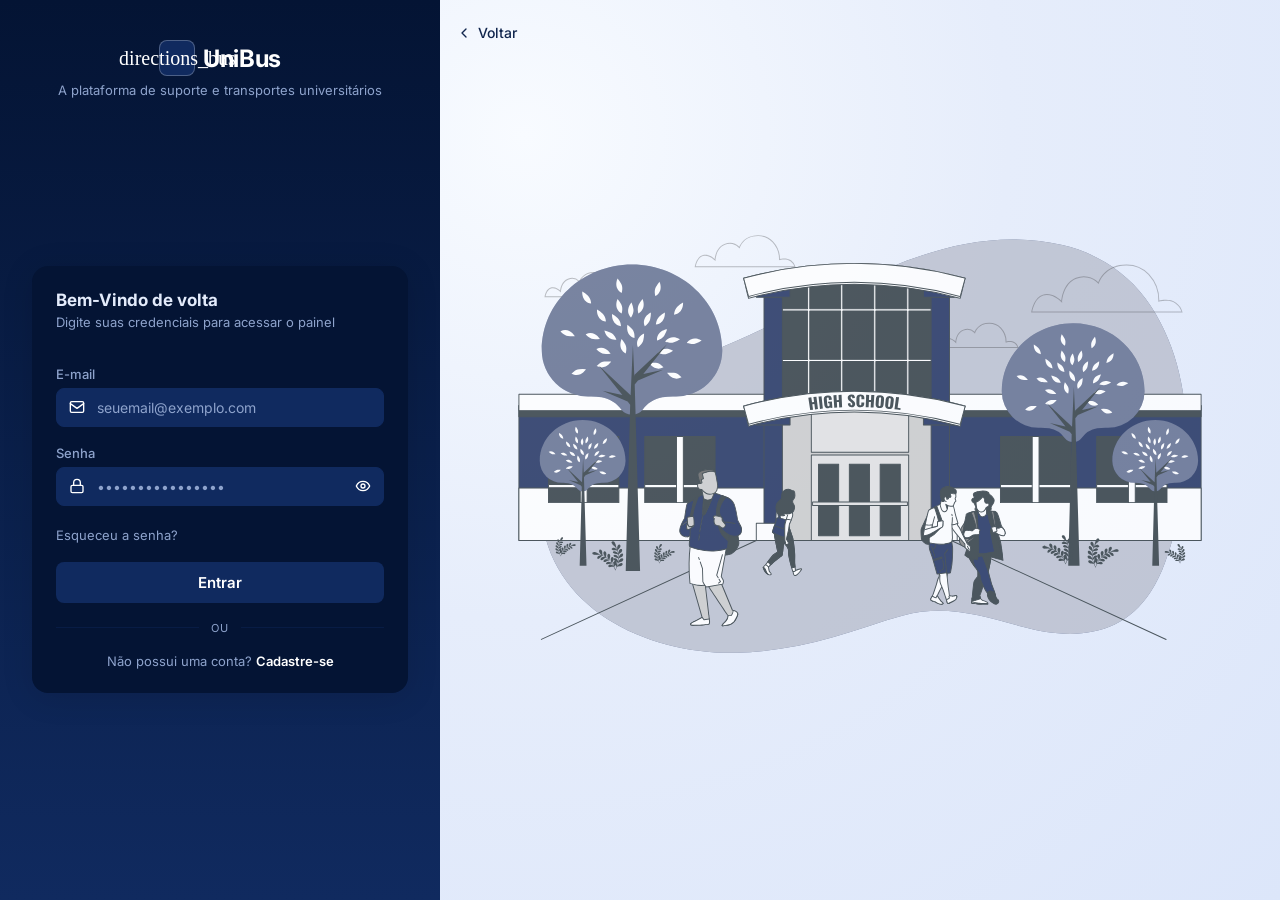
==== form/sign-in.html @ d0504e83 "Add sign-in/sign-up forms, styles, and illustration Introduce responsive authentication UI: add form" ====
<!DOCTYPE html>
<html lang="pt-BR">

<head>
    <meta charset="UTF-8" />
    <meta name="viewport" content="width=device-width, initial-scale=1.0" />
    <title>UniBus — Login</title>
    <link rel="stylesheet" href="../app/style/style.css">
    <link rel="stylesheet" href="../app/style/form.css">
</head>

<body>
    <div class="layout">
        <aside>
            <div class="brand">
                <div class="brand-row">
                    <div class="brand-icon">
                        <span class="material-symbols-outlined icon">directions_bus</span>
                    </div>
                    <span class="brand-name">UniBus</span>
                </div>
                <p class="brand-subtitle">A plataforma de suporte e transportes universitários</p>
            </div>

            <div class="card-wrap">
                <div class="card">
                    <div class="card-header">
                        <h2 class="card-title">Bem-Vindo de volta</h2>
                        <p class="card-description">Digite suas credenciais para acessar o painel</p>
                    </div>

                    <div class="card-content">
                        <form class="form" action="#" method="post" novalidate>
                            <div class="field">
                                <label for="email">E-mail</label>
                                <div class="input-group">
                                    <span class="input-addon" aria-hidden="true">
                                        <svg viewBox="0 0 24 24">
                                            <rect x="2" y="4" width="20" height="16" rx="2" />
                                            <path d="m2 7 10 7 10-7" />
                                        </svg>
                                    </span>
                                    <input id="email" name="email" type="email" placeholder="seuemail@exemplo.com"
                                        pattern="^[a-zA-Z0-9._%+\-]+@[a-zA-Z0-9.\-]+\.[a-zA-Z]{2,}$"
                                        autocomplete="email" required />
                                </div>
                            </div>
                            <div class="field">
                                <label for="password">Senha</label>
                                <div class="input-group">
                                    <span class="input-addon" aria-hidden="true">
                                        <svg viewBox="0 0 24 24">
                                            <rect x="3" y="11" width="18" height="11" rx="2" />
                                            <path d="M7 11V7a5 5 0 0 1 10 0v4" />
                                        </svg>
                                    </span>
                                    <input id="password" name="password" type="password" placeholder="••••••••••••••••"
                                        pattern="^(?=.*[a-z])(?=.*[A-Z])(?=.*\d)(?=.*[@$!%*?&])[A-Za-z\d@$!%*?&]{8,}$"
                                        autocomplete="current-password" required />
                                    <button type="button" class="toggle-password" aria-label="Mostrar ou ocultar senha">
                                        <svg viewBox="0 0 24 24">
                                            <path d="M2 12s3-7 10-7 10 7 10 7-3 7-10 7-10-7-10-7z" />
                                            <circle cx="12" cy="12" r="3" />
                                        </svg>
                                    </button>
                                </div>
                            </div>
                            <div>
                                <a href="#" class="forgot">Esqueceu a senha?</a>
                            </div>
                            <button type="submit" class="btn-submit">Entrar</button>
                            <div class="divider" aria-hidden="true">
                                <hr /><span>ou</span>
                                <hr />
                            </div>
                            <p class="signup-prompt">
                                Não possui uma conta?
                                <a href="sign-up.html">Cadastre-se</a>
                            </p>

                        </form>
                    </div>
                </div>
            </div>

        </aside>

        <main>
            <a href="../index.html" class="back-link">
                <svg viewBox="0 0 24 24" aria-hidden="true">
                    <path d="m15 18-6-6 6-6" />
                </svg>
                Voltar
            </a>

            <img src="../public/image-form.svg" alt="Ilustração de estudantes e um ônibus escolar"
                class="illustration" />
        </main>
    </div>

    <div vw class="enabled">
        <div vw-access-button class="active"></div>
        <div vw-plugin-wrapper>
            <div class="vw-plugin-top-wrapper"></div>
        </div>
    </div>
    <script src="https://vlibras.gov.br/app/vlibras-plugin.js"></script>
    <script>
        new window.VLibras.Widget('https://vlibras.gov.br/app');
    </script>
</body>

</html>
---- app/style/style.css ----
﻿/* ==============================
    FONTES LOCAIS
================================ */
@font-face {
    font-family: 'Inter';
    src: url('../assets/fonts/Inter/Inter-VariableFont_opsz,wght.ttf') format('truetype');
    font-style: normal;
    font-weight: 100 900;
    font-display: swap;
}

@font-face {
    font-family: 'Inter';
    src: url('../assets/fonts/Inter/Inter-Italic-VariableFont_opsz,wght.ttf') format('truetype');
    font-style: italic;
    font-weight: 100 900;
    font-display: swap;
}

@font-face {
    font-family: 'Material Symbols Outlined';
    src: url('../assets/fonts/Material-Symbols/Material_Symbols_Outlined/MaterialSymbolsOutlined-VariableFont_FILL,GRAD,opsz,wght.ttf') format('truetype');
    font-style: normal;
    font-weight: 100 700;
    font-display: swap;
}

/* Base dos ícones Material Symbols */
.material-symbols-outlined {
    font-family: 'Material Symbols Outlined';
    font-weight: normal;
    font-style: normal;
    line-height: 1;
    letter-spacing: normal;
    text-transform: none;
    display: inline-block;
    white-space: nowrap;
    word-wrap: normal;
    direction: ltr;
    -webkit-font-feature-settings: 'liga';
    font-feature-settings: 'liga';
    -webkit-font-smoothing: antialiased;
}

/* ==============================
    TOKENS DE TEMA 
================================ */
:root {
    --safe-top: env(safe-area-inset-top, 0px);
    --safe-bottom: env(safe-area-inset-bottom, 0px);
    --background: #e3ebfb;
    --foreground: #041434;
    --accent: #acb4cc;
    --text-primary: #243c70;
    --text-background: #ffffff;
    --text-foreground: #040404;
    --header-bg: #f5f8ff;
    --header-border: #d7deef;
    --body-gradient: radial-gradient(circle at 10% 15%, #f8fbff 0%, #e6edfb 45%, #dce6fa 100%);
    --nav-link: #526183;
    --title-color: #10254d;
    --paragraph-color: #4f648d;
    --badge-bg: #243c70;
    --btn-primary-bg: #102a5f;
    --btn-secondary-bg: #f4f8ff;
    --btn-secondary-border: #c7d3ea;
    --btn-secondary-text: #465b83;
    --hover-shadow: rgba(22, 43, 90, 0.16);
    --footer-bg: #0f234d;
    --footer-text: #d8e3ff;
    --footer-title: #ffffff;
    --footer-link: #b7c8ef;
    --footer-border: rgba(193, 211, 247, 0.28);
    --footer-icon-bg: rgba(255, 255, 255, 0.1);
    --scrollbar-track: #dfe7f7;
    --scrollbar-thumb: #8ea3cc;
    --scrollbar-thumb-hover: #6f87b8;
}

/* Tema escuro aplicado via checkbox */
#theme-toggle:checked~.site-shell {
    --background: #0b1324;
    --foreground: #eef3ff;
    --text-primary: #becded;
    --text-background: #f5f8ff;
    --text-foreground: #0b1222;
    --header-bg: #0f1a33;
    --header-border: #233253;
    --body-gradient: radial-gradient(circle at 10% 10%, #1a2743 0%, #101b34 45%, #0b1428 100%);
    --nav-link: #9db0d8;
    --title-color: #f0f4ff;
    --paragraph-color: #b0bfdc;
    --badge-bg: #2f4c89;
    --btn-primary-bg: #2f5bb2;
    --btn-secondary-bg: #13203d;
    --btn-secondary-border: #2d3e62;
    --btn-secondary-text: #c7d6f6;
    --hover-shadow: rgba(5, 10, 20, 0.38);
    --footer-bg: #050d1f;
    --footer-text: #cad8fb;
    --footer-title: #f4f8ff;
    --footer-link: #95abd6;
    --footer-border: rgba(120, 143, 189, 0.36);
    --footer-icon-bg: rgba(149, 171, 214, 0.16);
    --scrollbar-track: #0f1a33;
    --scrollbar-thumb: #4a628f;
    --scrollbar-thumb-hover: #5d79af;
}

/* Configurações globais */
*, *::before, *::after {
    margin: 0;
    padding: 0;
    box-sizing: border-box;
    font-family: 'Inter', sans-serif;
    scrollbar-width: thin;
    scrollbar-color: var(--scrollbar-thumb) var(--scrollbar-track);
}

/* Comportamento global da página */
html {
    scroll-behavior: smooth;
}

section[id] {
    scroll-margin-top: calc(92px + var(--safe-top));
}

*::-webkit-scrollbar {
    width: 12px;
    height: 12px;
}

*::-webkit-scrollbar-track {
    background: var(--scrollbar-track);
}

*::-webkit-scrollbar-thumb {
    background-color: var(--scrollbar-thumb);
    border-radius: 999px;
    border: 3px solid var(--scrollbar-track);
}

*::-webkit-scrollbar-thumb:hover {
    background-color: var(--scrollbar-thumb-hover);
}

/* Estrutura base */
body {
    width: 100%;
    min-height: 100vh;
    min-height: 100svh;
    min-height: 100dvh;
    background: var(--background);
}

.site-shell {
    color: var(--text-primary);
    background: var(--body-gradient);
}

/* Toggle de tema */
.theme-toggle-input {
    position: fixed;
    inline-size: 1px;
    block-size: 1px;
    opacity: 0;
    overflow: hidden;
    pointer-events: none;
}

a {
    text-decoration: none;
    color: inherit;
}

ul {
    list-style: none;
}

.container {
    width: min(1120px, 92%);
    margin: 0 auto;
}

/* Utilitarios para animacoes de entrada (Animate.css) */
.reveal-soft {
    --animate-duration: 0.78s;
    --animate-fill-mode: both;
}

.reveal-delay-1 {
    --animate-delay: 0.08s;
    --reveal-delay: 0.08s;
}

.reveal-delay-2 {
    --animate-delay: 0.16s;
    --reveal-delay: 0.16s;
}

.reveal-delay-3 {
    --animate-delay: 0.24s;
    --reveal-delay: 0.24s;
}

.reveal-delay-4 {
    --animate-delay: 0.32s;
    --reveal-delay: 0.32s;
}

/* Revelacao por rolagem (CSS-only com fallback) */
.scroll-reveal {
    opacity: 1;
    transform: none;
}

/* Fallback cross-browser: ativado via JS para entrada suave por bloco */
.js-reveal .scroll-reveal {
        opacity: 0;
        transform: translateY(18px) scale(0.99);
        will-change: transform, opacity;
        transition: opacity 0.72s cubic-bezier(0.2, 0.65, 0.2, 1), transform 0.72s cubic-bezier(0.2, 0.65, 0.2, 1);
        transition-delay: var(--reveal-delay, 0s);
}

.js-reveal .scroll-reveal.is-visible {
    opacity: 1;
    transform: translateY(0) scale(1);
}

@media (prefers-reduced-motion: reduce) {
    .animate__animated {
        animation: none !important;
    }

    .scroll-reveal {
        opacity: 1 !important;
        transform: none !important;
        animation: none !important;
        transition: none !important;
    }
}

/* Cabeçalho */
.site-header {
    position: sticky;
    top: 0;
    z-index: 10;
    padding-top: var(--safe-top);
    background-color: var(--header-bg);
    border-bottom: 1px solid var(--header-border);
    backdrop-filter: blur(4px);
}

.header-content {
    height: auto;
    padding: 16px 0;
    display: flex;
    align-items: center;
    justify-content: center;
    flex-wrap: wrap;
    gap: 12px;
}

.logo {
    font-size: 1.3rem;
    font-weight: 700;
    color: var(--foreground);
    gap: 0.5rem;
    display: inline-flex;
    align-items: center;
}

.logo .hero-icon {
    font-size: 1.12rem;
}

.logo-icon {
    display: flex;
    align-items: center;
    justify-content: center;
    padding: 4px;
    border-radius: 6px;
    background-color: var(--btn-primary-bg);
    color: var(--text-background);
}

.main-nav ul {
    display: flex;
    align-items: center;
    justify-content: center;
    flex-wrap: wrap;
    gap: 10px 16px;
}

.main-nav a {
    font-size: 0.84rem;
    font-weight: 500;
    color: var(--nav-link);
    transition: color 0.2s ease;
}

.main-nav a:hover {
    color: var(--foreground);
}

.theme-button {
    width: 34px;
    height: 34px;
    border: none;
    border-radius: 8px;
    display: grid;
    place-items: center;
    background: var(--foreground);
    color: var(--text-background);
    cursor: pointer;
}

.theme-button .material-symbols-outlined {
    font-size: 1.25rem;
}

.theme-button .icon-light {
    display: none;
}

/* Toggle mobile do tema */
.theme-button-mobile {
    display: none;
    border: none;
    border-radius: 999px;
    align-items: center;
    justify-content: center;
    gap: 6px;
    padding: 8px 14px;
    font-size: 0.82rem;
    font-weight: 600;
    background: var(--foreground);
    color: var(--text-background);
    cursor: pointer;
}

.theme-button-mobile .material-symbols-outlined {
    font-size: 1.15rem;
}

.theme-button-mobile .icon-light {
    display: none;
}

.theme-mobile-wrap {
    display: none;
}

.between-responsive {
    display: flex;
    align-items: center;
}

/* Seção principal */
.hero {
    padding: 28px 0 24px;
}

.separator {
    width: 1px;
    height: 1.1rem;
    background-color: var(--text-background);
    opacity: 10.4;
}

.hero-content {
    position: relative;
    min-height: auto;
    display: flex;
    flex-direction: column;
    align-items: center;
    justify-content: flex-start;
    padding: 20px 20px 12px;
}

.hero-bus {
    display: none;
    position: static;
    order: 2;
    width: auto;
    max-width: 130px;
    margin: 14px auto 0;
    transform: none;
    opacity: 0.6;
}

.hero-text {
    order: 1;
    text-align: center;
    max-width: 460px;
    margin: 0 auto;
    padding-top: 8px;
}

.hero-badge {
    display: inline-flex;
    align-items: center;
    gap: 5px;
    margin-bottom: 12px;
    padding: 6px 14px;
    border-radius: 999px;
    font-size: 0.82rem;
    font-weight: 600;
    color: var(--text-background);
    background-color: var(--badge-bg);
}

.hero-text h1 {
    font-size: clamp(2rem, 2.7vw, 3.2rem);
    line-height: 1.2;
    color: var(--title-color);
    margin-bottom: 14px;
}

.hero-text p {
    font-size: 1.08rem;
    line-height: 1.5;
    color: var(--paragraph-color);
    max-width: 420px;
    margin: 0 auto 24px;
}

.hero-actions {
    display: flex;
    justify-content: center;
    gap: 10px;
    flex-wrap: wrap;
}

.btn {
    display: inline-flex;
    align-items: center;
    gap: 6px;
    padding: 0.72rem 1.25rem;
    border-radius: 8px;
    font-size: 0.95rem;
    font-weight: 600;
    border: 1px solid transparent;
    transition: transform 0.2s ease, box-shadow 0.2s ease;
}

.hero-icon {
    font-size: 1rem;
    font-variation-settings: 'FILL' 1, 'wght' 500, 'GRAD' 0, 'opsz' 20;
}

.btn:hover {
    transform: translateY(-1px);
    box-shadow: 0 8px 15px var(--hover-shadow);
}

.btn-primary {
    color: var(--text-background);
    background-color: var(--btn-primary-bg);
}

.btn-secondary {
    color: var(--btn-secondary-text);
    border-color: var(--btn-secondary-border);
    background-color: var(--btn-secondary-bg);
}

.hero-map {
    display: none;
    position: static;
    order: 3;
    width: auto;
    max-width: 130px;
    margin: 0 auto 10px;
    opacity: 0.6;
}

/* Seção Sobre */
.about-section {
    padding: 48px 0;
}

.about-content {
    display: flex;
    flex-direction: column;
    align-items: center;
    gap: 36px;
}

.about-text {
    text-align: center;
    max-width: 500px;
}

.about-badge {
    display: inline-flex;
    align-items: center;
    gap: 5px;
    margin-bottom: 16px;
    padding: 6px 14px;
    border-radius: 999px;
    font-size: 0.82rem;
    font-weight: 600;
    color: var(--text-background);
    background-color: var(--badge-bg);
}

.about-label {
    font-size: 1rem;
    font-weight: 600;
    color: var(--text-primary);
    display: block;
    margin-bottom: 12px;
}

.about-section h2 {
    font-size: clamp(1.8rem, 2.5vw, 2.8rem);
    line-height: 1.2;
    color: var(--title-color);
    margin-bottom: 14px;
}

.about-text>p {
    font-size: 1rem;
    line-height: 1.6;
    color: var(--paragraph-color);
    margin-bottom: 28px;
}

.about-features {
    display: flex;
    flex-direction: column;
    gap: 12px;
}

.feature-card {
    display: flex;
    align-items: flex-start;
    width: 100%;
    gap: 14px;
    padding: 16px 18px;
    border-radius: 10px;
    background-color: var(--text-background);
    border: 1.5px solid var(--header-border);
    transition: transform 0.2s ease, box-shadow 0.2s ease;
}

.feature-card:hover {
    transform: translateX(4px);
    box-shadow: 0 4px 12px var(--hover-shadow);
}

.feature-icon-box {
    display: flex;
    align-items: center;
    justify-content: center;
    width: 44px;
    height: 44px;
    min-width: 44px;
    border-radius: 8px;
    background-color: var(--btn-primary-bg);
    flex-shrink: 0;
}

.feature-icon {
    font-size: 1.4rem;
    color: white;
    font-variation-settings: 'FILL' 1, 'wght' 500, 'GRAD' 0, 'opsz' 24;
}

.feature-text {
    display: flex;
    flex-direction: column;
    gap: 4px;
}

.feature-text h3 {
    font-size: 1.1rem;
    font-weight: 700;
    color: var(--text-primary);
    margin: 0;
}

.feature-text p {
    font-size: 0.75rem;
    line-height: 1.4;
    color: var(--paragraph-color);
    margin: 0;
}

.about-image {
    display: none;
    position: relative;
    width: min(88vw, 360px);
    aspect-ratio: 1 / 1;
    align-items: center;
    justify-content: center;
    isolation: isolate;
}

.about-image::before {
    content: "";
    position: absolute;
    inset: 27% 4%;
    border-radius: 50%;
    border: 2px solid rgba(169, 189, 226, 0.9);
    transform: rotate(-18deg);
    z-index: 0;
}

.about-image::after {
    content: "";
    position: absolute;
    inset: 30% 0%;
    border-radius: 50%;
    transform: rotate(-18deg);
    background: repeating-conic-gradient(from 0deg,
            rgba(184, 201, 233, 0.85) 0deg 9deg,
            rgba(226, 234, 248, 0.4) 9deg 18deg);
    -webkit-mask: radial-gradient(farthest-side, transparent calc(100% - 7px), #000 calc(100% - 6px));
    mask: radial-gradient(farthest-side, transparent calc(100% - 7px), #000 calc(100% - 6px));
    opacity: 0.9;
    z-index: 0;
    animation: saturn-orbit 24s linear infinite;
}

.about-image img {
    width: 72%;
    height: 72%;
    display: block;
    object-fit: contain;
    background: #eef2f8;
    border: 2px solid rgba(189, 206, 236, 0.9);
    padding: 16px;
    filter: drop-shadow(0 12px 24px rgba(16, 42, 95, 0.24));
    transition: filter 0.2s ease, transform 0.2s ease;
    border-radius: 50%;
    position: relative;
    z-index: 2;
}

.about-image img:hover {
    filter: drop-shadow(0 16px 32px rgba(16, 42, 95, 0.32));
    transform: translateY(-2px);
    transition: filter 0.2s ease, transform 0.2s ease;
}

@keyframes saturn-orbit {
    from {
        transform: rotate(-18deg) rotate(0deg);
    }

    to {
        transform: rotate(-18deg) rotate(360deg);
    }
}

@media (prefers-reduced-motion: reduce) {
    .about-image::after {
        animation: none;
    }
}

/* Seção Serviços */
.services-section {
    padding: 48px 0;
}

.services-header {
    max-width: 680px;
    margin-bottom: 32px;
    text-align: center;
    margin: 0 auto;
}

.services-kicker {
    display: inline-block;
    font-size: 0.8rem;
    font-weight: 700;
    letter-spacing: 0.03em;
    text-transform: uppercase;
    color: var(--btn-primary-bg);
    margin-bottom: 12px;
}

.services-header h2 {
    font-size: clamp(1.8rem, 2.5vw, 2.8rem);
    line-height: 1.2;
    color: var(--title-color);
    margin-bottom: 14px;
}

.services-header p {
    font-size: 1rem;
    line-height: 1.6;
    color: var(--paragraph-color);
}

.services-grid {
    display: grid;
    grid-template-columns: 1fr;
    gap: 16px;
}

.service-card {
    display: flex;
    align-items: flex-start;
    width: 100%;
    gap: 14px;
    padding: 18px 20px;
    border-radius: 12px;
    background-color: var(--text-background);
    border: 1.5px solid var(--header-border);
    transition: transform 0.2s ease, box-shadow 0.2s ease;
}

.service-card:hover {
    transform: translateX(4px);
    box-shadow: 0 4px 14px var(--hover-shadow);
}

.service-icon-box {
    display: flex;
    align-items: center;
    justify-content: center;
    width: 48px;
    height: 48px;
    min-width: 48px;
    border-radius: 10px;
    background-color: var(--btn-primary-bg);
    flex-shrink: 0;
}

.service-icon {
    font-size: 1.5rem;
    color: white;
    font-variation-settings: 'FILL' 1, 'wght' 500, 'GRAD' 0, 'opsz' 24;
}

.service-text {
    display: flex;
    flex-direction: column;
    gap: 4px;
}

.service-text h3 {
    font-size: 1.05rem;
    font-weight: 700;
    color: var(--text-primary);
    margin: 0;
}

.service-text p {
    font-size: 0.9rem;
    line-height: 1.5;
    color: var(--paragraph-color);
    margin: 0;
}

/* Seção Transportes */
.transport-section {
    padding: 48px 0 24px;
    --transport-surface: var(--text-background);
    --transport-soft: var(--btn-secondary-bg);
    --transport-border: var(--header-border);
    --transport-title: var(--title-color);
    --transport-muted: var(--paragraph-color);
    --transport-accent: var(--btn-primary-bg);
}

.transport-header {
    max-width: 680px;
    margin-bottom: 20px;
}

.transport-kicker {
    display: inline-flex;
    align-items: center;
    gap: 6px;
    font-size: 0.8rem;
    font-weight: 700;
    letter-spacing: 0.03em;
    text-transform: uppercase;
    color: var(--transport-accent);
    margin-bottom: 8px;
}

.transport-kicker .material-symbols-outlined {
    font-size: 0.95rem;
    font-weight: 600;
}

.transport-header h2 {
    font-size: clamp(1.6rem, 2.4vw, 2.5rem);
    color: var(--transport-title);
    line-height: 1.15;
    margin-bottom: 10px;
}

.transport-header p {
    color: var(--transport-muted);
    line-height: 1.6;
    font-size: 0.98rem;
}

.transport-card {
    border: 1px solid var(--transport-border);
    border-radius: 16px;
    background: var(--transport-surface);
    box-shadow: 0 16px 28px rgba(16, 42, 95, 0.09);
    overflow: hidden;
    display: grid;
    gap: 0;
}

.transport-map-wrap {
    position: relative;
    min-height: 340px;
    border-bottom: 1px solid var(--transport-border);
}

.transport-map-wrap iframe {
    width: 100%;
    height: 100%;
    min-height: 340px;
    border: 0;
    display: block;
    /* Mantem o mapa estatico para evitar desalinhamento dos pins sobrepostos */
    pointer-events: none;
}

.transport-search {
    position: absolute;
    left: 50%;
    top: 14px;
    transform: translateX(-50%);
    width: min(86%, 620px);
    max-width: none;
    height: 40px;
    display: flex;
    align-items: center;
    gap: 8px;
    border-radius: 12px;
    padding: 0 14px;
    border: 1px solid var(--transport-border);
    background: rgba(255, 255, 255, 0.92);
    backdrop-filter: blur(4px);
    z-index: 2;
}

.transport-search .material-symbols-outlined {
    font-size: 1.1rem;
    color: var(--transport-muted);
}

.transport-search input {
    width: 100%;
    border: 0;
    outline: none;
    background: transparent;
    color: var(--transport-title);
    font-size: 1rem;
}

.transport-search input::placeholder {
    color: var(--transport-muted);
}

/* Marcadores geográficos posicionados manualmente sobre o mapa */
.transport-pin {
    position: absolute;
    z-index: 2;
    display: inline-flex;
    align-items: center;
    justify-content: center;
    padding: 5px 9px;
    border-radius: 999px;
    font-size: 0.68rem;
    font-weight: 600;
    color: var(--text-background);
    background: rgba(16, 42, 95, 0.92);
    border: 1px solid rgba(255, 255, 255, 0.35);
    box-shadow: 0 8px 12px rgba(0, 0, 0, 0.16);
    white-space: nowrap;
}

.pin-sao-paulo {
    top: 61%;
    left: 64%;
}

.pin-barueri {
    top: 55%;
    left: 69%;
}

.pin-bauru {
    top: 32%;
    left: 38%;
}

.pin-marilia {
    top: 31%;
    left: 26%;
}

.pin-assis {
    top: 39%;
    left: 20%;
}

.pin-ourinhos {
    top: 46%;
    left: 30%;
}

.transport-sidebar {
    padding: 16px;
    background: var(--transport-soft);
    display: grid;
    gap: 14px;
}

.transport-filters {
    display: flex;
    flex-wrap: wrap;
    gap: 8px;
}

.transport-filters button {
    border: 1px solid var(--transport-border);
    background: var(--transport-surface);
    color: var(--transport-title);
    border-radius: 999px;
    padding: 6px 12px;
    font-size: 0.76rem;
    font-weight: 600;
}

.transport-points h3,
.transport-status h3 {
    font-size: 0.96rem;
    color: var(--transport-title);
    margin-bottom: 10px;
}

.transport-points ul {
    display: grid;
    gap: 10px;
}

.transport-points li {
    display: grid;
    grid-template-columns: auto 1fr;
    gap: 8px;
    padding: 10px;
    border-radius: 10px;
    border: 1px solid var(--transport-border);
    background: var(--transport-surface);
}

.transport-points .material-symbols-outlined {
    font-size: 1.05rem;
    color: var(--transport-accent);
    margin-top: 1px;
}

.transport-points strong {
    display: block;
    font-size: 0.83rem;
    color: var(--transport-title);
    margin-bottom: 3px;
}

.transport-points p,
.transport-status p {
    font-size: 0.76rem;
    line-height: 1.45;
    color: var(--transport-muted);
}

.transport-status {
    border-radius: 10px;
    border: 1px dashed var(--transport-border);
    background: var(--transport-surface);
    padding: 10px;
    display: grid;
    gap: 6px;
}

.status-indicator {
    display: inline-block;
    width: 10px;
    height: 10px;
    border-radius: 50%;
    margin-right: 6px;
    vertical-align: middle;
    flex-shrink: 0;
}

.status-vermelha {
    background-color: #d32f2f;
}

.status-esmeralda {
    background-color: #00897b;
}

/* Seção Ajuda */
.help-section {
    padding: 52px 0 20px;
    --help-surface: var(--text-background);
    --help-surface-soft: var(--btn-secondary-bg);
    --help-text: var(--text-foreground);
    --help-muted: var(--paragraph-color);
    --help-border: var(--header-border);
    --help-accent: var(--btn-primary-bg);
}

.help-card {
    background: linear-gradient(160deg, var(--footer-bg) 0%, var(--btn-primary-bg) 100%);
    border-radius: 16px;
    padding: 22px;
    display: grid;
    gap: 26px;
    color: var(--text-background);
    border: 1px solid var(--footer-border);
    box-shadow: 0 22px 44px rgba(7, 16, 36, 0.34);
}

.help-contact-column {
    display: grid;
    gap: 10px;
    align-content: start;
}

.help-contact-item {
    display: flex;
    align-items: center;
    gap: 12px;
    padding: 10px 12px;
    border-radius: 10px;
    background-color: var(--footer-icon-bg);
    border: 1px solid var(--footer-border);
    transition: background-color 0.2s ease, transform 0.2s ease;
}

.help-contact-item:hover {
    background-color: rgba(255, 255, 255, 0.12);
    transform: translateY(-1px);
}

.help-contact-item .material-symbols-outlined {
    width: 34px;
    height: 34px;
    min-width: 34px;
    border-radius: 999px;
    background: var(--help-surface);
    color: var(--help-accent);
    display: grid;
    place-items: center;
    font-size: 1.02rem;
    font-variation-settings: 'FILL' 1, 'wght' 600, 'GRAD' 0, 'opsz' 24;
}

.help-contact-content {
    display: grid;
    gap: 2px;
}

.help-contact-item h3 {
    font-size: 0.96rem;
    line-height: 1.2;
    margin: 0;
    color: var(--text-background);
}

.help-contact-item p {
    font-size: 0.86rem;
    line-height: 1.45;
    color: var(--footer-link);
    margin: 0;
}

.help-form-kicker {
    font-size: 0.92rem;
    font-weight: 500;
    color: var(--help-muted);
    margin-bottom: 4px;
}

.help-form {
    background-color: var(--help-surface);
    border: 1px solid var(--help-border);
    border-radius: 12px;
    padding: 16px;
    box-shadow: 0 8px 20px rgba(2, 12, 30, 0.16);
}

.help-form h2 {
    font-size: clamp(1.75rem, 2.4vw, 2.3rem);
    line-height: 1.05;
    margin-bottom: 14px;
    color: var(--help-text);
    letter-spacing: -0.01em;
}

.help-form-grid {
    display: grid;
    grid-template-columns: 1fr;
    gap: 12px;
}

/* Campos com ícone no formulário */
.help-form-input-group {
    display: grid;
    gap: 5px;
    position: relative;
    font-size: 0.72rem;
    font-weight: 600;
    color: var(--help-muted);
}

.help-form-icon {
    position: absolute;
    left: 10px;
    top: 66%;
    transform: translateY(-50%);
    font-size: 1.1rem;
    color: var(--nav-link);
    pointer-events: none;
    z-index: 1;
    font-variation-settings: 'FILL' 1, 'wght' 500, 'GRAD' 0, 'opsz' 24;
}

.help-form label,
.help-message-field {
    font-size: 0.72rem;
    font-weight: 600;
    color: var(--help-muted);
    display: grid;
    gap: 5px;
    margin-top: 5px;
}

.help-form input,
.help-form textarea {
    width: 100%;
    border: 1.5px solid var(--help-border);
    border-radius: 8px;
    outline: none;
    background-color: var(--help-surface-soft);
    color: var(--help-text);
    padding: 11px 12px;
    padding-left: 40px;
    font-size: 0.82rem;
    font-family: 'Inter', sans-serif;
    transition: border-color 0.2s ease, box-shadow 0.2s ease, background-color 0.2s ease;
}

.help-form input::placeholder,
.help-form textarea::placeholder {
    color: var(--nav-link);
}

.help-form textarea {
    padding: 11px 12px;
    padding-top: 11px;
    min-height: 96px;
    resize: vertical;
}

.help-form input:focus,
.help-form textarea:focus {
    border-color: var(--help-accent);
    box-shadow: 0 0 0 3px rgba(16, 42, 95, 0.12);
}

.help-submit {
    margin-top: 10px;
    width: 100%;
    height: 40px;
    border-radius: 8px;
    border: none;
    background: var(--help-accent);
    color: var(--text-background);
    font-size: 0.85rem;
    letter-spacing: 0.02em;
    font-weight: 700;
    cursor: pointer;
    transition: background-color 0.2s ease, transform 0.2s ease, box-shadow 0.2s ease;
}

.help-submit:hover {
    background-color: var(--text-primary);
    transform: translateY(-1px);
    box-shadow: 0 8px 16px var(--hover-shadow);
}

/* Página de manutenção */
.maintenance-main {
    flex: 1;
    display: flex;
    align-items: center;
    justify-content: center;
    padding: 48px 0;
    min-height: calc(100vh - 200px);
}

.maintenance-section {
    padding: 0;
}

.maintenance-content {
    text-align: center;
    max-width: 520px;
    display: flex;
    flex-direction: column;
    align-items: center;
    gap: 20px;
}

.maintenance-icon-box {
    display: flex;
    align-items: center;
    justify-content: center;
    width: 80px;
    height: 80px;
    border-radius: 16px;
    background-color: rgba(16, 42, 95, 0.08);
}

.maintenance-icon {
    font-size: 3.5rem;
    color: var(--btn-primary-bg);
    font-variation-settings: 'FILL' 0, 'wght' 400, 'GRAD' 0, 'opsz' 48;
}

.maintenance-content h1 {
    font-size: clamp(2rem, 5vw, 2.8rem);
    color: var(--title-color);
    line-height: 1.2;
    margin: 0;
}

.maintenance-subtitle {
    font-size: 1.15rem;
    font-weight: 600;
    color: var(--text-primary);
    margin: 0;
}

.maintenance-description {
    font-size: 1rem;
    line-height: 1.6;
    color: var(--paragraph-color);
    margin: 0;
    max-width: 440px;
}

.maintenance-actions {
    display: flex;
    flex-direction: column;
    gap: 12px;
    width: 100%;
}

.maintenance-progress {
    width: 100%;
    padding-top: 20px;
    border-top: 1px solid var(--header-border);
}

.maintenance-progress-label {
    font-size: 0.85rem;
    font-weight: 600;
    color: var(--text-primary);
    margin-bottom: 10px;
}

.progress-bar {
    width: 100%;
    height: 6px;
    border-radius: 999px;
    background-color: var(--header-border);
    overflow: hidden;
}

.progress-fill {
    width: 65%;
    height: 100%;
    background: linear-gradient(90deg, var(--btn-primary-bg), #2f5bb2);
    border-radius: 999px;
    animation: progress-pulse 2s ease-in-out infinite;
}

/* Animação de progresso */
@keyframes progress-pulse {
    0%,
    100% {
        opacity: 1;
    }

    50% {
        opacity: 0.7;
    }
}

.maintenance-progress-text {
    font-size: 0.8rem;
    color: var(--paragraph-color);
    margin-top: 8px;
    margin-bottom: 0;
}

#theme-toggle:checked~.site-shell .maintenance-icon-box {
    background-color: rgba(47, 91, 178, 0.12);
}

/* Rodapé */
.site-footer {
    margin-top: 48px;
    padding-top: 36px;
    background: linear-gradient(160deg, #132a5c 0%, var(--footer-bg) 58%, #0b1a3a 100%);
    color: var(--footer-text);
}

.footer-grid {
    display: grid;
    grid-template-columns: 1fr;
    gap: 28px;
    padding-bottom: 28px;
}

.footer-brand {
    max-width: 340px;
}

.footer-logo {
    color: var(--footer-title);
}

.footer-description {
    margin-top: 14px;
    line-height: 1.6;
    font-size: 0.92rem;
    color: var(--footer-link);
}

.footer-column h3 {
    margin-bottom: 14px;
    color: var(--footer-title);
    font-size: 1rem;
}

.footer-column ul {
    display: grid;
    gap: 10px;
}

.footer-column a {
    color: var(--footer-link);
    font-size: 0.92rem;
    transition: color 0.2s ease;
}

.footer-column a:hover {
    color: var(--footer-title);
}

.footer-contact li {
    display: flex;
    align-items: center;
    gap: 8px;
    color: var(--footer-link);
    font-size: 0.92rem;
}

.footer-contact .material-symbols-outlined {
    font-size: 1rem;
}

.footer-bottom {
    border-top: 1px solid var(--footer-border);
    padding: 16px 0 calc(24px + var(--safe-bottom));
    display: flex;
    flex-direction: column;
    align-items: center;
    gap: 10px;
    text-align: center;
}

.footer-bottom p {
    font-size: 0.86rem;
    color: var(--footer-link);
}

.footer-legal-links {
    display: flex;
    flex-wrap: wrap;
    justify-content: center;
    gap: 10px 18px;
}

.footer-legal-links a {
    font-size: 0.86rem;
    color: var(--footer-link);
}

.footer-legal-links a:hover {
    color: var(--footer-title);
}

/* Responsividade: mobile (celulares) */
@media (max-width: 720px) {
    .header-content {
        display: grid;
        grid-template-columns: 1fr;
        align-items: center;
        gap: 12px;
    }

    .between-responsive {
        display: grid;
        grid-template-columns: 1fr auto;
        align-items: center;
        width: 100%;
    }

    .logo {
        justify-self: start;
        grid-column: 1;
    }

    .theme-button {
        display: none;
        justify-self: end;
    }

    .theme-button-mobile {
        display: inline-flex;
        width: 34px;
        height: 34px;
        padding: 0;
        border-radius: 8px;
        gap: 0;
    }

    .theme-mobile-wrap {
        display: flex;
        grid-column: 2;
        justify-content: flex-end;
        justify-self: end;
        width: auto;
    }

    .main-nav {
        grid-column: 1 / -1;
        width: 100%;
    }

    .main-nav ul {
        justify-content: center;
    }

    .maintenance-actions {
        flex-direction: column;
    }

    .maintenance-actions .btn {
        width: 100%;
    }
}

#theme-toggle:checked~.site-shell .icon-dark {
    display: none;
}

#theme-toggle:checked~.site-shell .icon-light {
    display: inline;
    color: var(--text-foreground);
}

#theme-toggle:checked~.site-shell .hero-bus,
#theme-toggle:checked~.site-shell .hero-map {
    filter: brightness(0.94) saturate(0.92);
}

#theme-toggle:checked~.site-shell .feature-card {
    background-color: var(--btn-secondary-bg);
    border-color: var(--btn-secondary-border);
}

#theme-toggle:checked~.site-shell .feature-text h3 {
    color: var(--title-color);
}

#theme-toggle:checked~.site-shell .feature-text p {
    color: var(--paragraph-color);
}

#theme-toggle:checked~.site-shell .service-card {
    background-color: var(--btn-secondary-bg);
    border-color: var(--btn-secondary-border);
}

#theme-toggle:checked~.site-shell .service-text h3 {
    color: var(--title-color);
}

#theme-toggle:checked~.site-shell .service-text p {
    color: var(--paragraph-color);
}

#theme-toggle:checked~.site-shell .transport-section {
    --transport-surface: var(--btn-secondary-bg);
    --transport-soft: var(--header-bg);
    --transport-border: var(--btn-secondary-border);
    --transport-title: var(--title-color);
    --transport-muted: var(--paragraph-color);
    --transport-accent: var(--btn-primary-bg);
}

#theme-toggle:checked~.site-shell .transport-search {
    background: rgba(15, 26, 51, 0.9);
}

#theme-toggle:checked~.site-shell

.transport-pin {
    background: rgba(47, 91, 178, 0.94);
}

#theme-toggle:checked~.site-shell .help-section {
    --help-surface: var(--btn-secondary-bg);
    --help-surface-soft: var(--header-bg);
    --help-text: var(--title-color);
    --help-muted: var(--paragraph-color);
    --help-border: var(--btn-secondary-border);
    --help-accent: var(--btn-primary-bg);
}

#theme-toggle:checked~.site-shell .help-form-icon {
    color: var(--paragraph-color);
}

#theme-toggle:checked~.site-shell .help-contact-item:hover {
    background-color: rgba(149, 171, 214, 0.2);
}

/* Responsividade: tablet e desktop inicial */
@media (min-width: 721px) {
    section[id] {
        scroll-margin-top: calc(56px + var(--safe-top));
    }

    .header-content {
        display: grid;
        grid-template-columns: 1fr auto 1fr;
        height: 72px;
        padding: 0;
        justify-content: initial;
        flex-wrap: initial;
        gap: 16px;
    }

    .between-responsive {
        display: flex;
        align-items: center;
        justify-content: space-between;
        gap: 16px;
    }

    .logo {
        justify-self: start;
    }

    .main-nav {
        width: auto;
        order: 0;
        justify-self: center;
    }

    .main-nav ul {
        flex-wrap: nowrap;
        gap: 14px;
    }

    .theme-button {
        justify-self: end;
    }

    .hero {
        padding: 18px 0 28px;
    }

    .hero-content {
        flex-direction: row;
        justify-content: center;
        padding: 12px 24px 20px;
        min-height: clamp(420px, calc(100vh - 136px), 500px);
        min-height: clamp(420px, calc(100svh - 136px), 500px);
        min-height: clamp(420px, calc(100dvh - 136px), 500px);
    }

    .hero-bus {
        position: absolute;
        order: 0;
        max-width: none;
        margin: 0;
        left: 6px;
        top: 52%;
        width: min(240px, 36vw);
        transform: rotate(-9deg);
    }

    .hero-map {
        position: absolute;
        order: 0;
        max-width: none;
        margin: 0;
        right: 32px;
        top: 24px;
        width: min(86px, 14vw);
    }

    .footer-grid {
        grid-template-columns: 1.3fr 1fr 1fr 1fr;
        gap: 20px;
    }

    .footer-bottom {
        flex-direction: row;
        justify-content: space-between;
        text-align: left;
    }

    .about-content {
        flex-direction: row-reverse;
        align-items: center;
        justify-content: space-between;
        gap: 48px;
    }

    .about-text {
        flex: 1;
        text-align: left;
    }

    .about-image {
        display: flex;
        justify-content: center;
        flex: 1;
    }

    .about-features {
        align-items: flex-start;
    }

    .services-grid {
        grid-template-columns: 1fr 1fr;
        gap: 18px;
    }

    .services-header {
        margin-bottom: 40px;
    }

    .transport-card {
        grid-template-columns: minmax(380px, 1.35fr) minmax(290px, 1fr);
    }

    .transport-map-wrap {
        border-bottom: 0;
        border-right: 1px solid var(--transport-border);
        min-height: 420px;
    }

    .transport-map-wrap iframe {
        min-height: 420px;
    }

    .transport-sidebar {
        padding: 18px;
        align-content: start;
    }

    .help-card {
        grid-template-columns: minmax(260px, 1fr) minmax(320px, 1fr);
        gap: 26px;
        padding: 28px 26px;
    }

    .help-form-grid {
        grid-template-columns: 1fr 1fr;
    }

    .maintenance-actions {
        flex-direction: row;
        gap: 16px;
    }

    .maintenance-actions .btn {
        flex: 1;
    }
}

/* Responsividade: desktop amplo */
@media (min-width: 961px) {
    .container {
        width: min(1220px, 94%);
    }

    .hero-bus,
    .hero-map {
        display: block;
    }

    .header-content {
        height: 78px;
        gap: 28px;
    }

    .main-nav ul {
        gap: 24px;
    }

    .main-nav a {
        font-size: 0.9rem;
    }

    .hero-content {
        min-height: clamp(470px, calc(100vh - 150px), 560px);
        min-height: clamp(470px, calc(100svh - 150px), 560px);
        min-height: clamp(470px, calc(100dvh - 150px), 560px);
        padding: 14px 24px 20px;
    }

    .hero-bus {
        left: 10px;
        top: 50%;
        width: min(330px, 28vw);
    }

    .hero-map {
        right: 120px;
        top: 22px;
        width: min(115px, 9vw);
    }

    .about-section h2 {
        font-size: clamp(2rem, 2.8vw, 3.2rem);
    }

    .services-grid {
        grid-template-columns: repeat(3, 1fr);
        gap: 20px;
    }

    .transport-sidebar {
        padding: 20px;
    }

    .transport-search {
        top: 16px;
        width: min(58%, 430px);
    }
}
---- app/style/form.css ----
*,
*::before,
*::after {
    box-sizing: border-box;
    margin: 0;
    padding: 0;
}

:root {
    --background: #e3ebfb;
    --foreground: #041434;
    --accent: #acb4cc;
    --text-primary: #243c70;
    --text-background: #ffffff;
    --text-foreground: #040404;
    --header-bg: #f5f8ff;
    --header-border: #d7deef;
    --body-gradient: radial-gradient(circle at 10% 15%, #f8fbff 0%, #e6edfb 45%, #dce6fa 100%);
    --nav-link: #526183;
    --title-color: #10254d;
    --paragraph-color: #4f648d;
    --badge-bg: #243c70;
    --btn-primary-bg: #102a5f;
    --btn-secondary-bg: #f4f8ff;
    --btn-secondary-border: #c7d3ea;
    --btn-secondary-text: #465b83;
    --hover-shadow: rgba(22, 43, 90, 0.16);
    --scrollbar-track: #dfe7f7;
    --scrollbar-thumb: #8ea3cc;
    --scrollbar-thumb-hover: #6f87b8;
    --primary: #102a5f;
    --primary-dark: #041434;
    --primary-foreground: #ffffff;
    --muted-foreground: #8ea3cc;
    --card-bg: #041434;
    --border: #d7deef;
    --input-bg: #102a5f;
}

html,
body {
    height: 100%;
    font-family: var(--font);
    background: var(--body-gradient);
    color: var(--foreground);
}

.layout {
    display: flex;
    min-height: 100dvh;
}

aside {
    display: flex;
    flex-direction: column;
    justify-content: space-between;
    width: 100%;
    max-width: 440px;
    background: linear-gradient(to top, var(--primary), var(--primary-dark));
    padding: 2.5rem 2rem;
}

@media (max-width: 767px) {
    aside {
        max-width: 100%;
    }

    main {
        display: none !important;
    }
}

.brand {
    display: flex;
    flex-direction: column;
    align-items: center;
    gap: 0.375rem;
    text-align: center;
}

.brand-row {
    display: flex;
    align-items: center;
    gap: 0.5rem;
}

.brand-icon {
    display: flex;
    align-items: center;
    justify-content: center;
    width: 2.25rem;
    height: 2.25rem;
    border-radius: 0.5rem;
    background: var(--primary);
    border: 1.5px solid rgba(255, 255, 255, 0.25);
}


.brand-icon span {
    font-size: 1.25rem;
    color: #fff;
    fill: none;
    stroke: currentColor;
    stroke-width: 2;
    stroke-linecap: round;
    stroke-linejoin: round;
}

.brand-name {
    font-size: 1.5rem;
    font-weight: 700;
    letter-spacing: -0.02em;
    color: #fff;
}

.brand-subtitle {
    font-size: 0.8125rem;
    color: var(--muted-foreground);
}

.card-wrap {
    display: flex;
    flex-direction: column;
    align-items: center;
    justify-content: center;
    flex: 1;
    padding: 2rem 0;
}

.card {
    width: 100%;
    background: var(--card-bg);
    border-radius: 1rem;
    box-shadow: 0 4px 32px rgba(0, 0, 0, 0.12);
    overflow: hidden;
}

.card-header {
    padding: 1.5rem 1.5rem 0;
}

.card-title {
    font-size: 1.0625rem;
    font-weight: 700;
    color: var(--background);
    margin-bottom: 0.25rem;
}

.card-description {
    font-size: 0.8125rem;
    color: var(--muted-foreground);
    margin-bottom: 1rem;
}

.separator {
    height: 1px;
    background: var(--border);
    border: none;
}

.card-content {
    padding: 1.25rem 1.5rem 1.5rem;
}

.form {
    display: flex;
    flex-direction: column;
    gap: 1.125rem;
}

.field {
    display: flex;
    flex-direction: column;
    gap: 0.375rem;
}

.row {
    display: flex;
    justify-content: space-between;
    align-items: center;
}

label {
    font-size: 0.8125rem;
    font-weight: 500;
    color: var(--muted-foreground);
}

.input-group {
    display: flex;
    align-items: center;
    border: 1.5px solid var(--primary);
    border-radius: 0.5rem;
    background: var(--input-bg);
    overflow: hidden;
    transition: box-shadow 0.2s;
}

.input-group:focus-within {
    box-shadow: 0 0 0 3px var(--hover-shadow);
}

.input-addon {
    display: flex;
    align-items: center;
    padding: 0 0.75rem;
    color: #fff;
    flex-shrink: 0;
}

.input-addon svg {
    width: 1rem;
    height: 1rem;
    fill: none;
    stroke: currentColor;
    stroke-width: 2;
    stroke-linecap: round;
    stroke-linejoin: round;
}

.input-group input {
    flex: 1;
    border: none;
    outline: none;
    background: transparent;
    padding: 0.625rem 0;
    font-size: 0.875rem;
    font-family: var(--font);
    color: #fff;
}

.input-group input::placeholder {
    color: var(--muted-foreground);
}

.two-cols {
    display: flex;
    gap: 0.75rem;
    align-items: flex-start;
    margin-bottom: 0.375rem;
}

.col {
    flex: 1 1 0;
    display: flex;
    flex-direction: column;
    min-width: 0
}

.checkbox-group {
    display: flex;
    align-items: center;
    gap: 0.5rem;
}

.checkbox-group a {
    color: var(--muted-foreground);
    text-decoration: none;
    text-underline-offset: 4px;
    transition: color 0.15s;
}

.checkbox-group a:hover {
    color: #fff;
    text-decoration: underline;
}

.input-group {
    width: 100%
}

.input-group input {
    min-width: 0
}

@media (max-width: 767px) {
    .two-cols {
        flex-direction: column
    }
}

.toggle-password {
    display: flex;
    align-items: center;
    padding: 0 0.75rem;
    color: #fff;
    cursor: pointer;
    background: transparent;
    border: none;
    flex-shrink: 0;
}

.toggle-password svg {
    width: 1rem;
    height: 1rem;
    fill: none;
    stroke: currentColor;
    stroke-width: 2;
    stroke-linecap: round;
    stroke-linejoin: round;
}

.field-error {
    color: #ffb4b4;
    font-size: 0.8125rem;
    margin-top: 0.375rem;
}

.forgot {
    font-size: 0.8125rem;
    color: var(--muted-foreground);
    text-decoration: none;
    text-underline-offset: 4px;
    transition: color 0.15s;
}

.forgot:hover {
    color: #fff;
    text-decoration: underline;
}

.btn-submit {
    width: 100%;
    padding: 0.6875rem 1rem;
    background: var(--btn-primary-bg);
    color: var(--primary-foreground);
    font-family: var(--font);
    font-size: 0.9375rem;
    font-weight: 600;
    border: none;
    border-radius: 0.5rem;
    cursor: pointer;
    transition: opacity 0.15s;
}

.btn-submit:hover {
    opacity: 0.88;
}

.divider {
    display: flex;
    align-items: center;
    gap: 0.75rem;
}

.divider hr {
    flex: 1;
    height: 1px;
    background: var(--primary);
    border: none;
    opacity: 0.4;
}

.divider span {
    font-size: 0.6875rem;
    text-transform: uppercase;
    color: var(--muted-foreground);
    letter-spacing: 0.05em;
}

.signup-prompt {
    text-align: center;
    font-size: 0.8125rem;
    color: var(--muted-foreground);
}

.signup-prompt a {
    font-weight: 600;
    color: var(--text-background);
    text-decoration: none;
    text-underline-offset: 4px;
    transition: color 0.15s;
}

.signup-prompt a:hover {
    color: var(--text-primary);
    text-decoration: underline;
}

main {
    display: flex;
    flex: 1;
    align-items: center;
    justify-content: center;
    position: relative;
    background: var(--background);
    background: var(--body-gradient);
}

.back-link {
    position: absolute;
    top: 1.5rem;
    left: 1rem;
    display: flex;
    align-items: center;
    gap: 0.375rem;
    font-size: 0.875rem;
    font-weight: 500;
    color: var(--title-color);
    text-decoration: none;
    transition: color 0.15s;
}

.back-link:hover {
    color: var(--btn-primary-bg);
}

.back-link svg {
    width: 1rem;
    height: 1rem;
    fill: none;
    stroke: currentColor;
    stroke-width: 2;
    stroke-linecap: round;
    stroke-linejoin: round;
}

.illustration {
    width: 100%;
    max-width: 700px;
    opacity: 0.8;
    object-fit: contain;
}
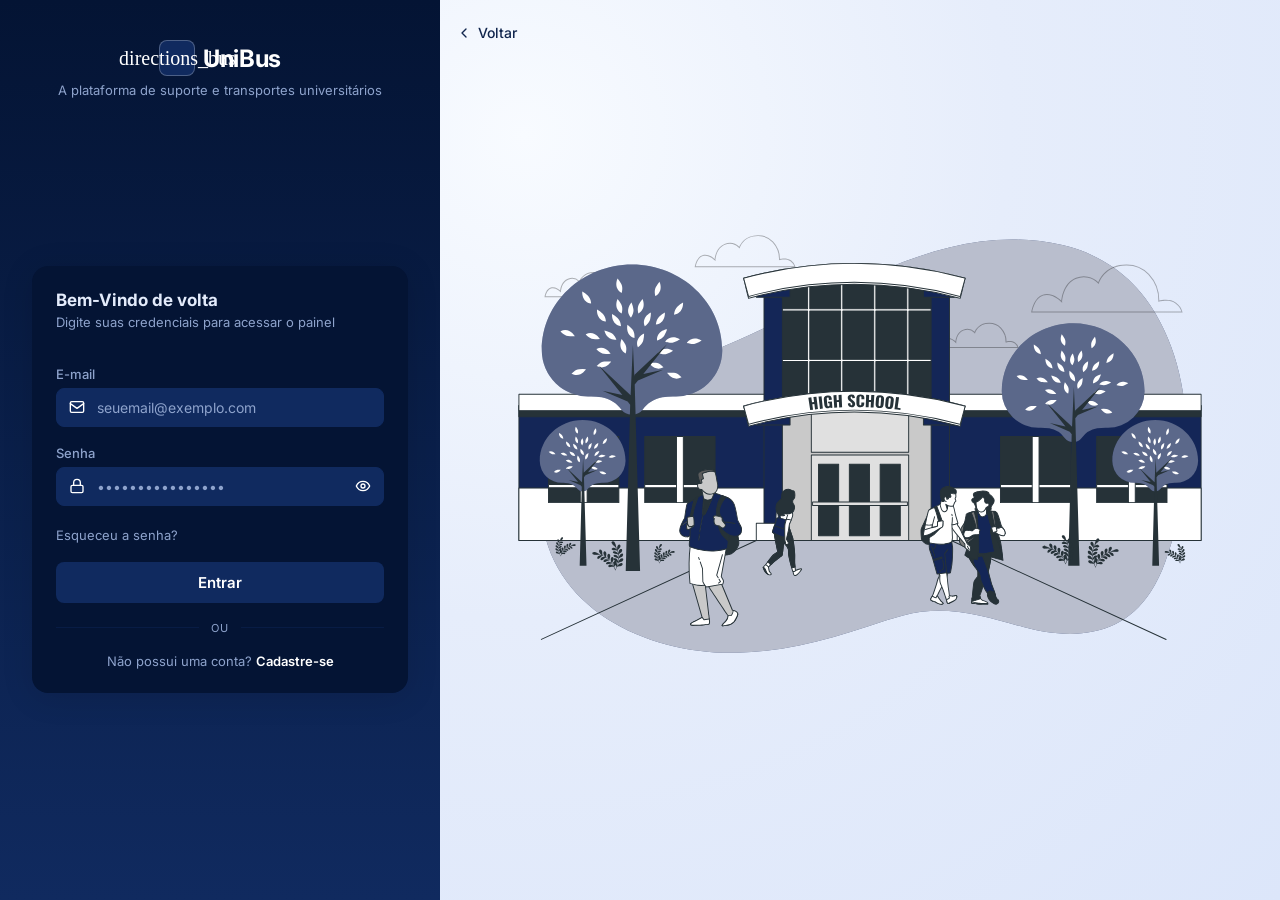
==== commit 1dc2b1d4: "Add entry animations and adjust form styles Include animate.css in sign-in and sign-up pages and add" ====
--- a/form/sign-in.html
+++ b/form/sign-in.html
@@ -4,15 +4,17 @@
 <head>
     <meta charset="UTF-8" />
     <meta name="viewport" content="width=device-width, initial-scale=1.0" />
-    <title>UniBus — Login</title>
+    <title>UniBus | Login</title>
+    <link rel="shortcut icon" href="../public/favicon.ico" type="image/x-icon">
     <link rel="stylesheet" href="../app/style/style.css">
     <link rel="stylesheet" href="../app/style/form.css">
+    <link rel="stylesheet" href="https://cdnjs.cloudflare.com/ajax/libs/animate.css/4.1.1/animate.min.css">
 </head>
 
 <body>
     <div class="layout">
-        <aside>
-            <div class="brand">
+        <aside class="animate__animated animate__fadeInLeft reveal-soft">
+            <div class="brand animate__animated animate__fadeInDown reveal-soft reveal-delay-1">
                 <div class="brand-row">
                     <div class="brand-icon">
                         <span class="material-symbols-outlined icon">directions_bus</span>
@@ -22,16 +24,16 @@
                 <p class="brand-subtitle">A plataforma de suporte e transportes universitários</p>
             </div>
 
-            <div class="card-wrap">
-                <div class="card">
-                    <div class="card-header">
+            <div class="card-wrap animate__animated animate__fadeInUp reveal-soft reveal-delay-2">
+                <div class="card animate__animated animate__fadeInUp reveal-soft reveal-delay-3">
+                    <div class="card-header animate__animated animate__fadeInUp reveal-soft reveal-delay-1">
                         <h2 class="card-title">Bem-Vindo de volta</h2>
                         <p class="card-description">Digite suas credenciais para acessar o painel</p>
                     </div>
 
                     <div class="card-content">
                         <form class="form" action="#" method="post" novalidate>
-                            <div class="field">
+                            <div class="field animate__animated animate__fadeInUp reveal-soft reveal-delay-1">
                                 <label for="email">E-mail</label>
                                 <div class="input-group">
                                     <span class="input-addon" aria-hidden="true">
@@ -45,7 +47,7 @@
                                         autocomplete="email" required />
                                 </div>
                             </div>
-                            <div class="field">
+                            <div class="field animate__animated animate__fadeInUp reveal-soft reveal-delay-2">
                                 <label for="password">Senha</label>
                                 <div class="input-group">
                                     <span class="input-addon" aria-hidden="true">
@@ -65,15 +67,15 @@
                                     </button>
                                 </div>
                             </div>
-                            <div>
+                            <div class="animate__animated animate__fadeInUp reveal-soft reveal-delay-3">
                                 <a href="#" class="forgot">Esqueceu a senha?</a>
                             </div>
-                            <button type="submit" class="btn-submit">Entrar</button>
-                            <div class="divider" aria-hidden="true">
+                            <button type="submit" class="btn-submit animate__animated animate__fadeInUp reveal-soft reveal-delay-3">Entrar</button>
+                            <div class="divider animate__animated animate__fadeInUp reveal-soft reveal-delay-4" aria-hidden="true">
                                 <hr /><span>ou</span>
                                 <hr />
                             </div>
-                            <p class="signup-prompt">
+                            <p class="signup-prompt animate__animated animate__fadeInUp reveal-soft reveal-delay-4">
                                 Não possui uma conta?
                                 <a href="sign-up.html">Cadastre-se</a>
                             </p>
@@ -85,8 +87,8 @@
 
         </aside>
 
-        <main>
-            <a href="../index.html" class="back-link">
+        <main class="animate__animated animate__fadeInRight reveal-soft reveal-delay-2">
+            <a href="../index.html" class="back-link animate__animated animate__fadeInDown reveal-soft reveal-delay-1">
                 <svg viewBox="0 0 24 24" aria-hidden="true">
                     <path d="m15 18-6-6 6-6" />
                 </svg>
@@ -94,7 +96,7 @@
             </a>
 
             <img src="../public/image-form.svg" alt="Ilustração de estudantes e um ônibus escolar"
-                class="illustration" />
+                class="illustration animate__animated animate__fadeInRight reveal-soft reveal-delay-3" />
         </main>
     </div>
 
--- a/app/style/form.css
+++ b/app/style/form.css
@@ -244,7 +244,8 @@
     flex: 1 1 0;
     display: flex;
     flex-direction: column;
-    min-width: 0
+    min-width: 100%;
+    margin-bottom: 0.375rem;
 }
 
 .checkbox-group {
@@ -298,12 +299,6 @@
     stroke-width: 2;
     stroke-linecap: round;
     stroke-linejoin: round;
-}
-
-.field-error {
-    color: #ffb4b4;
-    font-size: 0.8125rem;
-    margin-top: 0.375rem;
 }
 
 .forgot {
